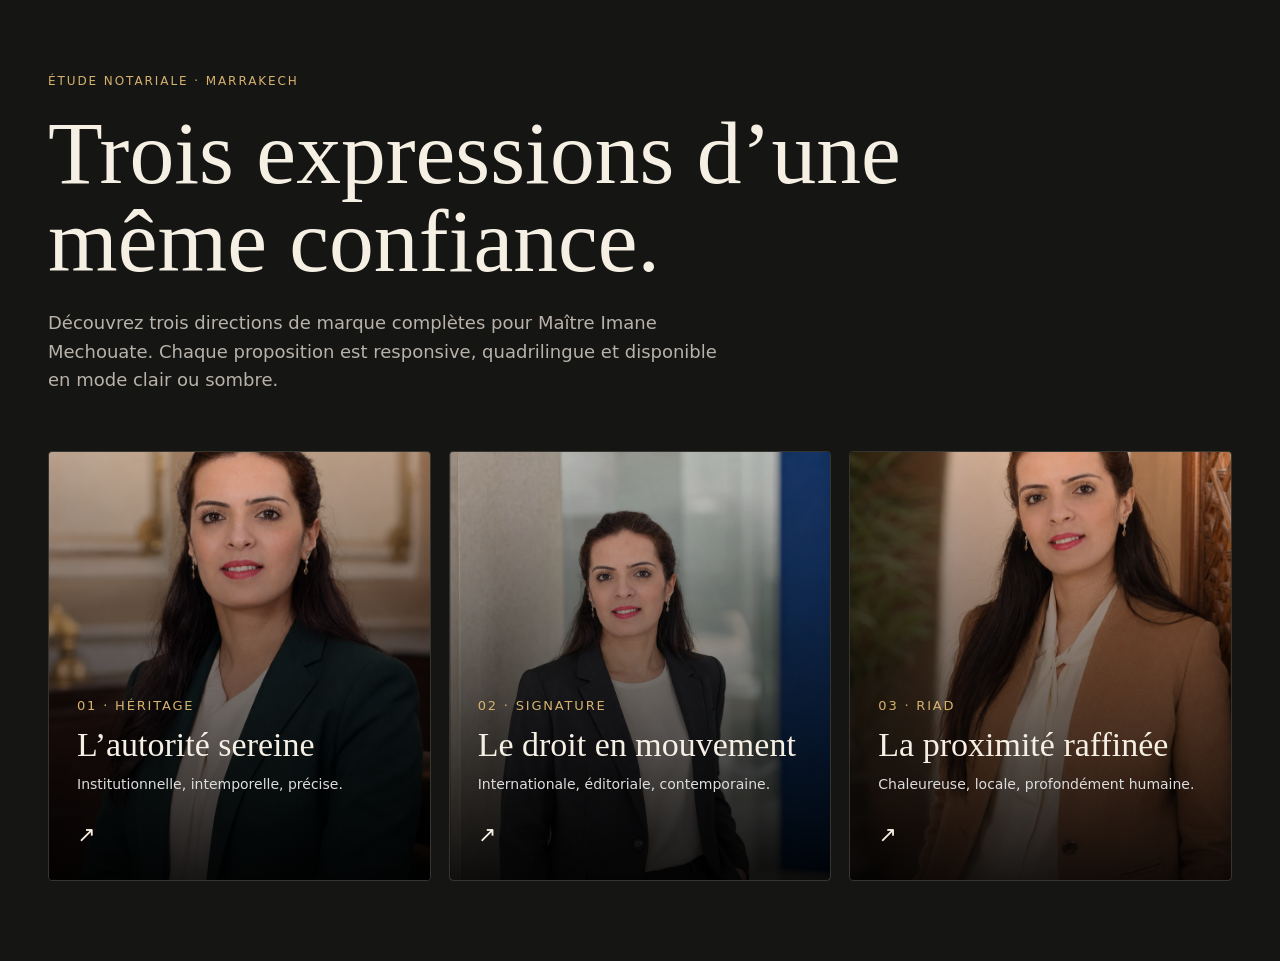
==== index.html @ 5396dc4d "Publish three multilingual notary website concepts" ====
<!doctype html>
<html lang="fr">
<head>
  <meta charset="utf-8">
  <meta name="viewport" content="width=device-width,initial-scale=1">
  <meta name="description" content="Trois directions digitales pour l'Étude de Maître Imane Mechouate, notaire à Marrakech.">
  <title>Maître Imane Mechouate — Trois propositions</title>
  <style>
    :root{color-scheme:dark;--ink:#f5efe4;--muted:#b8b2aa;--line:#37332e;--bg:#151513;--card:#1e1d1a;--gold:#d6b26e}
    *{box-sizing:border-box}body{margin:0;background:var(--bg);color:var(--ink);font:16px/1.6 Inter,ui-sans-serif,system-ui,sans-serif}
    main{max-width:1240px;margin:auto;padding:72px 28px 80px}.eyebrow{color:var(--gold);letter-spacing:.16em;text-transform:uppercase;font-size:12px}
    h1{font:500 clamp(44px,7vw,90px)/.98 Georgia,serif;max-width:900px;margin:18px 0 24px}p{color:var(--muted);max-width:680px;font-size:18px}
    .grid{display:grid;grid-template-columns:repeat(3,1fr);gap:18px;margin-top:56px}.card{display:flex;min-height:430px;flex-direction:column;justify-content:flex-end;padding:28px;border:1px solid var(--line);border-radius:4px;text-decoration:none;color:inherit;overflow:hidden;position:relative;background:#222;isolation:isolate}
    .card:before{content:"";position:absolute;inset:0;background:linear-gradient(0deg,rgba(0,0,0,.9),rgba(0,0,0,.06)),var(--image) center/cover;z-index:-1;transition:transform .5s}.card:hover:before{transform:scale(1.035)}
    .card:nth-child(1){--image:url('imane-heritage.png');}.card:nth-child(2){--image:url('imane-signature.png');background-position:40% center}.card:nth-child(3){--image:url('imane-riad.png')}
    .num{color:var(--gold);font-size:13px;letter-spacing:.14em}.card h2{font:500 34px/1.1 Georgia,serif;margin:9px 0}.card p{font-size:14px;margin:0;color:#ddd}.arrow{margin-top:22px;font-size:22px}
    @media(max-width:850px){.grid{grid-template-columns:1fr}.card{min-height:360px}main{padding-top:45px}}
  </style>
</head>
<body><main>
  <div class="eyebrow">Étude notariale · Marrakech</div>
  <h1>Trois expressions d’une même confiance.</h1>
  <p>Découvrez trois directions de marque complètes pour Maître Imane Mechouate. Chaque proposition est responsive, quadrilingue et disponible en mode clair ou sombre.</p>
  <section class="grid" aria-label="Propositions">
    <a class="card" href="heritage.html"><span class="num">01 · HÉRITAGE</span><h2>L’autorité sereine</h2><p>Institutionnelle, intemporelle, précise.</p><span class="arrow">↗</span></a>
    <a class="card" href="signature.html"><span class="num">02 · SIGNATURE</span><h2>Le droit en mouvement</h2><p>Internationale, éditoriale, contemporaine.</p><span class="arrow">↗</span></a>
    <a class="card" href="riad.html"><span class="num">03 · RIAD</span><h2>La proximité raffinée</h2><p>Chaleureuse, locale, profondément humaine.</p><span class="arrow">↗</span></a>
  </section>
</main></body></html>
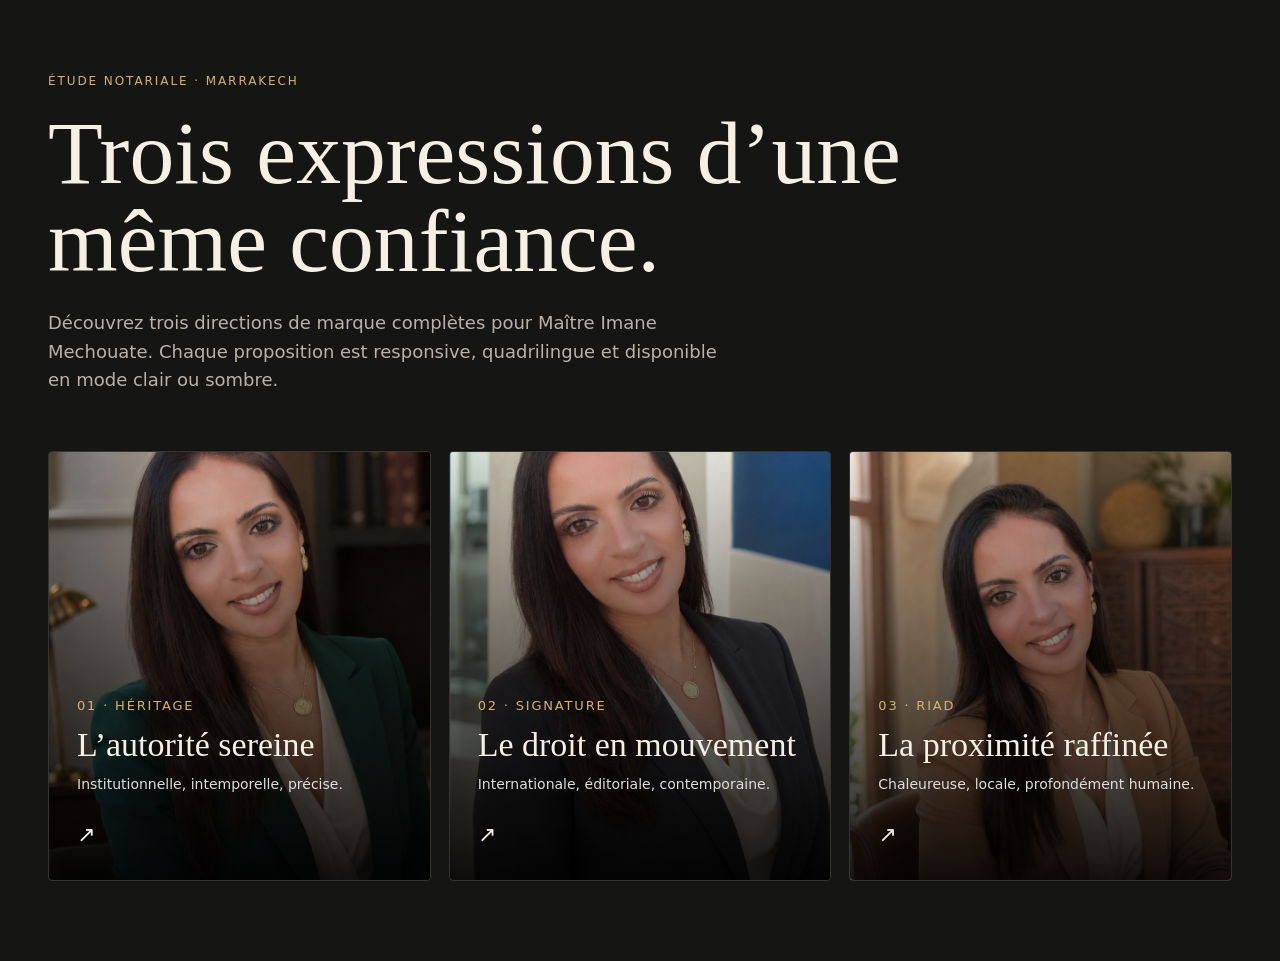
==== commit 7fce35f0: "Publish refined portraits inspired by latest New Look photos" ====
--- a/index.html
+++ b/index.html
@@ -12,7 +12,7 @@
     h1{font:500 clamp(44px,7vw,90px)/.98 Georgia,serif;max-width:900px;margin:18px 0 24px}p{color:var(--muted);max-width:680px;font-size:18px}
     .grid{display:grid;grid-template-columns:repeat(3,1fr);gap:18px;margin-top:56px}.card{display:flex;min-height:430px;flex-direction:column;justify-content:flex-end;padding:28px;border:1px solid var(--line);border-radius:4px;text-decoration:none;color:inherit;overflow:hidden;position:relative;background:#222;isolation:isolate}
     .card:before{content:"";position:absolute;inset:0;background:linear-gradient(0deg,rgba(0,0,0,.9),rgba(0,0,0,.06)),var(--image) center/cover;z-index:-1;transition:transform .5s}.card:hover:before{transform:scale(1.035)}
-    .card:nth-child(1){--image:url('imane-heritage.png');}.card:nth-child(2){--image:url('imane-signature.png');background-position:40% center}.card:nth-child(3){--image:url('imane-riad.png')}
+    .card:nth-child(1){--image:url('imane-heritage.jpg');}.card:nth-child(2){--image:url('imane-signature.jpg');background-position:40% center}.card:nth-child(3){--image:url('imane-riad.jpg')}
     .num{color:var(--gold);font-size:13px;letter-spacing:.14em}.card h2{font:500 34px/1.1 Georgia,serif;margin:9px 0}.card p{font-size:14px;margin:0;color:#ddd}.arrow{margin-top:22px;font-size:22px}
     @media(max-width:850px){.grid{grid-template-columns:1fr}.card{min-height:360px}main{padding-top:45px}}
   </style>
